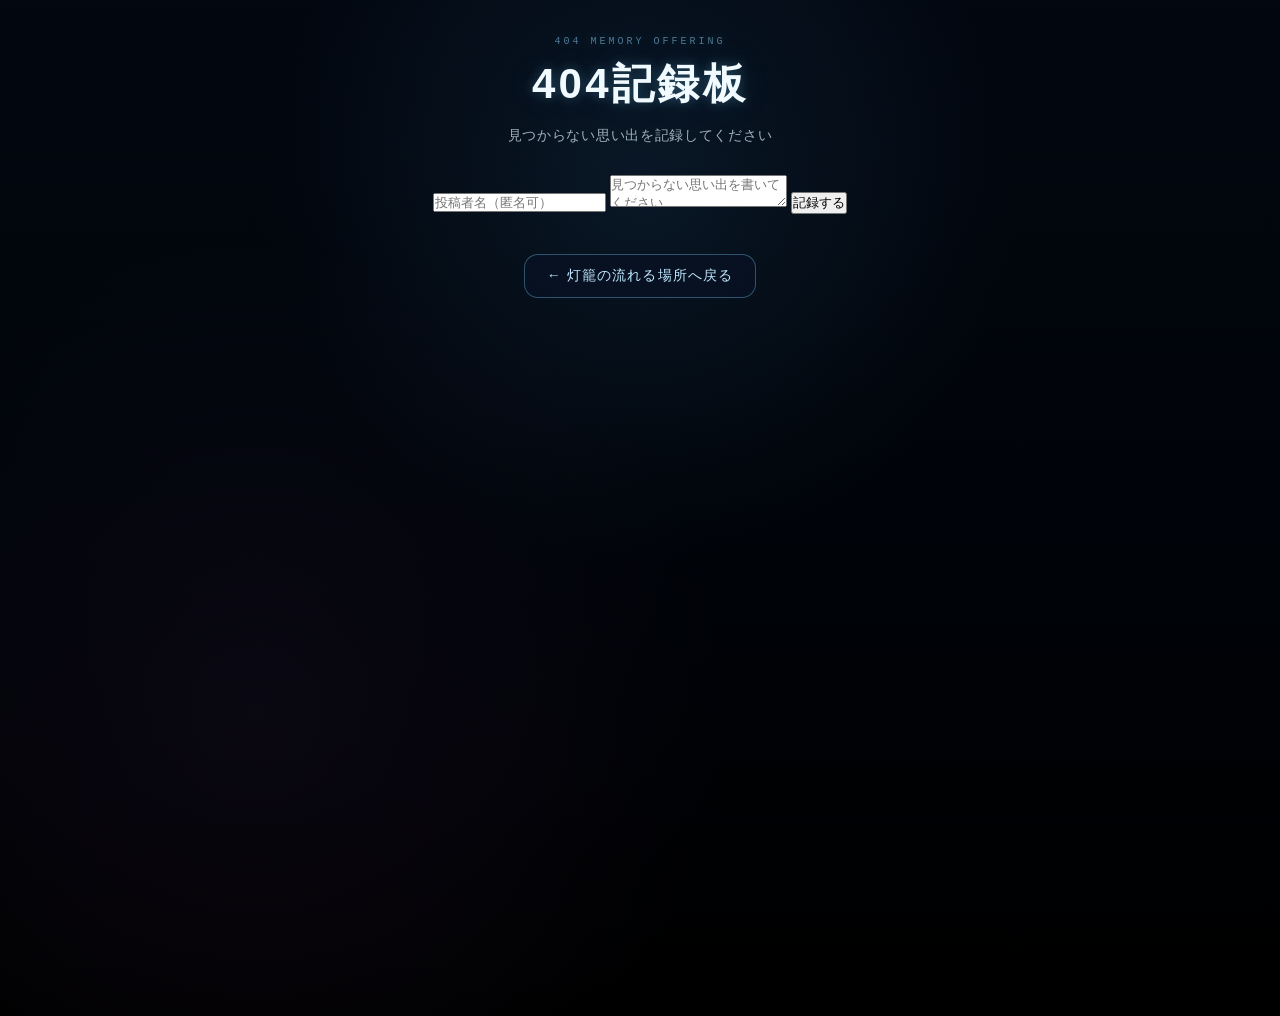
==== 404secret.html @ 96592877 "home" ====
<!DOCTYPE html>
<html lang="ja">
  <head>
    <meta charset="UTF-8" />
    <meta name="viewport" content="width=device-width,initial-scale=1.0" />
    <title>404記録板</title>

    <link rel="stylesheet" href="styles.css" />
  </head>

  <body class="offer-body">

    <div class="offer-container">
      <h1>404記録板</h1>

      <p class="offer-text">見つからない思い出を記録してください</p>

      <input id="user-name" type="text" placeholder="投稿者名（匿名可）" />

      <textarea
        id="memory-text"
        placeholder="見つからない思い出を書いてください"
      ></textarea>

      <button id="post-button">記録する</button>

      <div id="board"></div>

      <a href="index.html" class="back-button"> ← 灯籠の流れる場所へ戻る </a>
    </div>

    <script src="board.js"></script>
  </body>
</html>
---- styles.css ----
*{
  margin:0;
  padding:0;
  box-sizing:border-box;
}

body{
  background:#000;
  overflow:hidden;
  color:white;
  font-family:sans-serif;
}

#loading-screen{
  position:fixed;
  inset:0;
  z-index:9999;
  background:#000;
  display:flex;
  justify-content:center;
  align-items:center;
  text-align:center;
}

#loading-screen[style*="none"]{
  display:none !important;
}

.container{
  width:100vw;
  height:100vh;
  display:flex;
  justify-content:center;
  align-items:center;
  background:#000;
}

.video-frame{
  position:relative;
  height:100vh;
  aspect-ratio:9 / 16;
  max-width:100vw;
  overflow:hidden;
}

.bg-video{
  width:100%;
  height:100%;
  object-fit:cover;
  display:block;
}

.memory-counter{
  position:absolute;
  top:14px;
  right:14px;
  z-index:50;
  width:88px;
  padding:5px;
  text-align:center;
  text-decoration:none;
  color:#bfeeff;
  background: transparent;
  border: none;
  font-family:monospace;
}

.memory-counter .label{
  font-size:9px;
  letter-spacing:1px;
}

.memory-counter .count{
  font-size:21px;
  letter-spacing:3px;
  text-shadow:0 0 6px #7ddfff;
}

.hotspot{
  position:absolute;
  z-index:60;
  display:block;
  text-decoration:none;
  border:none;
  background:transparent;
}

.offer{
    left:9%;
    top:86%;
    width:22%;
    height:7.5%;
}

.archive{
    left:39%;
    top:86%;
    width:22%;
    height:7.5%;
}

.logs{
    left:68%;
    top:86%;
    width:22%;
    height:7.5%;
}

.secret404{
    left:39%;
    top:36%;
    width:22%;
    height:11%;
}

.omikuji{
  left:46% !important;
  top:72% !important;
  width:12% !important;
  height:8% !important;
  background: transparent;
border: none;
}

/* =========================
   404観測記録カード
========================= */

.memory-card {
  width: min(92vw, 430px);
  margin: 28px auto 0;
  color: #eaf7ff;

  background:
    linear-gradient(
      180deg,
      rgba(7, 18, 34, 0.96),
      rgba(2, 7, 14, 0.98)
    );

  border: 1px solid rgba(125, 221, 255, 0.34);
  border-radius: 18px;
  overflow: hidden;

  box-shadow:
    0 0 0 1px rgba(255,255,255,0.03) inset,
    0 20px 60px rgba(0,0,0,0.55),
    0 0 30px rgba(81, 191, 255, 0.12);

  opacity: 0;
  transform: translateY(18px) scale(0.985);

  transition:
    opacity 0.8s ease,
    transform 0.8s ease;
}

.memory-card.memory-card-show {
  opacity: 1;
  transform: translateY(0) scale(1);
}

.memory-card-header {
  display: flex;
  justify-content: space-between;
  align-items: center;

  padding: 12px 15px;

  border-bottom:
    1px solid rgba(125, 221, 255, 0.18);

  background:
    linear-gradient(
      90deg,
      rgba(41, 97, 140, 0.22),
      rgba(126, 72, 158, 0.12)
    );
}

.memory-card-label {
  font-size: 10px;
  letter-spacing: 2px;
  color: rgba(188, 229, 255, 0.72);
}

.memory-number {
  font-family: monospace;
  font-size: 14px;
  letter-spacing: 2px;
  color: #9fe7ff;

  text-shadow:
    0 0 8px rgba(111, 217, 255, 0.65);
}

.memory-image-frame {
  position: relative;

  width: 100%;
  aspect-ratio: 1 / 1;

  overflow: hidden;

  background:
    radial-gradient(
      circle at center,
      rgba(79, 124, 174, 0.24),
      rgba(4, 9, 18, 0.96)
    );
}

.memory-image-frame img {
  width: 100%;
  height: 100%;
  object-fit: cover;
  display: block;

  filter:
    saturate(0.9)
    contrast(1.04)
    brightness(0.92);
}

.memory-image-frame.image-missing::before {
  content: "NO IMAGE OBSERVED";

  position: absolute;
  inset: 0;

  display: grid;
  place-items: center;

  font-family: monospace;
  font-size: 12px;
  letter-spacing: 2px;

  color: rgba(190, 226, 255, 0.48);
}

.memory-image-noise {
  position: absolute;
  inset: 0;

  pointer-events: none;

  opacity: 0.16;

  background-image:
    repeating-linear-gradient(
      0deg,
      rgba(255,255,255,0.05) 0,
      rgba(255,255,255,0.05) 1px,
      transparent 1px,
      transparent 3px
    );

  mix-blend-mode: screen;
}

.memory-card-body {
  padding: 22px 20px 18px;
}

.memory-status {
  margin: 0 0 10px;

  font-size: 11px;
  letter-spacing: 1.5px;

  color: rgba(166, 219, 255, 0.65);
}

#memory-title {
  margin: 0 0 18px;

  font-size: 25px;
  font-weight: 600;
  line-height: 1.4;

  letter-spacing: 0.04em;

  color: #f4fbff;

  text-shadow:
    0 0 14px rgba(126, 212, 255, 0.18);
}

#memory-poem {
  margin: 0;

  white-space: pre-wrap;

  font-size: 15px;
  line-height: 2;

  color: rgba(232, 244, 250, 0.88);
}

.memory-meta {
  display: grid;
  grid-template-columns: 1fr 1fr;
  gap: 12px;

  margin-top: 24px;
  padding-top: 15px;

  border-top:
    1px solid rgba(125, 221, 255, 0.14);
}

.memory-meta > div {
  display: flex;
  flex-direction: column;
  gap: 5px;
}

.meta-label {
  font-size: 9px;
  letter-spacing: 1.8px;

  color: rgba(152, 204, 234, 0.48);
}

#memory-date,
#memory-progress {
  font-family: monospace;
  font-size: 13px;

  color: rgba(215, 241, 255, 0.88);
}

@media (max-width: 480px) {
  .memory-card {
    width: calc(100vw - 28px);
    margin-top: 22px;
  }

  .memory-card-body {
    padding: 19px 17px 16px;
  }

  #memory-title {
    font-size: 22px;
  }

  #memory-poem {
    font-size: 14px;
  }
}
/*=========================
  Offer Page
=========================*/

.offer-body{
    overflow-y:auto;
    overflow-x:hidden;
    min-height:100vh;
    padding:24px 12px 60px;
}

.offer-container{
    min-height:100vh;
}

/* ==================================================
   404奉納ページ・最終UI
================================================== */

.offer-body {
  min-height: 100vh;
  overflow-x: hidden;
  overflow-y: auto;
  padding: 36px 16px 80px;

  color: #eaf7ff;

  background:
    radial-gradient(
      circle at 50% 18%,
      rgba(45, 104, 150, 0.18),
      transparent 36%
    ),
    radial-gradient(
      circle at 20% 70%,
      rgba(112, 65, 145, 0.09),
      transparent 38%
    ),
    linear-gradient(
      180deg,
      #020710 0%,
      #000308 55%,
      #000 100%
    );

  font-family:
    "Hiragino Kaku Gothic ProN",
    "Yu Gothic",
    sans-serif;
}

/* 背景の薄い走査線 */
.offer-body::before {
  content: "";
  position: fixed;
  inset: 0;
  z-index: 0;
  pointer-events: none;

  opacity: 0.13;

  background:
    repeating-linear-gradient(
      0deg,
      transparent 0,
      transparent 3px,
      rgba(150, 220, 255, 0.035) 4px
    );
}

/* 背景の青白い光 */
.offer-bg {
  position: fixed;
  inset: 0;
  z-index: 0;
  pointer-events: none;

  background:
    radial-gradient(
      circle at 50% 25%,
      rgba(70, 180, 255, 0.08),
      transparent 38%
    );
}

/* ページ本体 */
.offer-container {
  position: relative;
  z-index: 1;

  width: min(100%, 720px);
  margin: 0 auto;
  min-height: 100vh;

  text-align: center;
}

/* ページタイトル */
.offer-container > h1 {
  margin: 0 0 10px;

  font-size: clamp(28px, 5vw, 42px);
  font-weight: 600;
  letter-spacing: 0.08em;

  color: #f0faff;

  text-shadow:
    0 0 12px rgba(121, 220, 255, 0.28),
    0 0 35px rgba(68, 149, 220, 0.14);
}

/* タイトル上の小さな装飾 */
.offer-container > h1::before {
  content: "404 MEMORY OFFERING";
  display: block;

  margin-bottom: 9px;

  font-family: monospace;
  font-size: 10px;
  font-weight: 400;
  letter-spacing: 3px;

  color: rgba(147, 213, 249, 0.52);
}

/* 説明文 */
.offer-text {
  margin: 0 auto 26px;

  font-size: 14px;
  line-height: 1.9;
  letter-spacing: 0.05em;

  color: rgba(217, 237, 248, 0.72);
}

/* 選択エリアをひとまとまりに見せる */
#memory1,
#memory2 {
  width: min(100%, 220px);
  height: 48px;

  margin: 5px 4px;
  padding: 0 40px 0 14px;

  color: #eaf8ff;
  font-size: 14px;

  border:
    1px solid rgba(126, 214, 255, 0.3);
  border-radius: 10px;

  background-color: rgba(7, 20, 35, 0.92);

  box-shadow:
    0 0 0 1px rgba(255, 255, 255, 0.025) inset,
    0 8px 26px rgba(0, 0, 0, 0.25);

  cursor: pointer;
  outline: none;

  transition:
    border-color 0.25s ease,
    box-shadow 0.25s ease,
    transform 0.25s ease;
}

#memory1:hover,
#memory2:hover,
#memory1:focus,
#memory2:focus {
  border-color: rgba(133, 224, 255, 0.68);

  box-shadow:
    0 0 0 3px rgba(80, 184, 240, 0.08),
    0 0 22px rgba(71, 178, 237, 0.12);
}

/* プルダウンの選択肢 */
#memory1 option,
#memory2 option {
  color: #eaf8ff;
  background: #071322;
}

/* 奉納ボタン */
#offer-button {
  height: 48px;

  margin: 5px 4px;
  padding: 0 24px;

  color: #effaff;
  font-size: 14px;
  font-weight: 600;
  letter-spacing: 0.12em;

  border:
    1px solid rgba(143, 224, 255, 0.48);
  border-radius: 10px;

  background:
    linear-gradient(
      135deg,
      rgba(21, 72, 108, 0.9),
      rgba(37, 49, 96, 0.92)
    );

  box-shadow:
    0 8px 30px rgba(0, 0, 0, 0.32),
    0 0 18px rgba(80, 183, 240, 0.1),
    0 0 0 1px rgba(255,255,255,0.04) inset;

  cursor: pointer;

  transition:
    transform 0.25s ease,
    border-color 0.25s ease,
    box-shadow 0.25s ease;
}

#offer-button::before {
  content: "▶";
  margin-right: 8px;

  font-size: 10px;
  color: #9ee7ff;
}

#offer-button:hover {
  transform: translateY(-2px);

  border-color: rgba(163, 235, 255, 0.84);

  box-shadow:
    0 12px 35px rgba(0, 0, 0, 0.38),
    0 0 28px rgba(87, 195, 255, 0.2);
}

#offer-button:active {
  transform: translateY(0);
}

/* 記録中メッセージ */
#result-message {
  min-height: 26px;
  margin: 17px 0 0;

  font-family: monospace;
  font-size: 12px;
  letter-spacing: 0.12em;

  color: rgba(158, 222, 255, 0.72);
}

/* 観測カードの位置を少し整える */
.memory-card {
  margin-top: 34px;
}

/* 画像は縦長作品向け */
.memory-image-frame {
  aspect-ratio: 9 / 13;
  max-height: 620px;
}

/* 未生成時の背景を少し印象的に */
.memory-image-frame.image-missing {
  background:
    radial-gradient(
      circle at 50% 45%,
      rgba(76, 134, 184, 0.16),
      transparent 38%
    ),
    linear-gradient(
      180deg,
      rgba(10, 27, 47, 0.96),
      rgba(3, 10, 20, 0.98)
    );
}

/* カードの最終行 */
.memory-meta {
  text-align: left;
}

/* スクロールバー */
.offer-body::-webkit-scrollbar {
  width: 8px;
}

.offer-body::-webkit-scrollbar-track {
  background: rgba(0, 0, 0, 0.45);
}

.offer-body::-webkit-scrollbar-thumb {
  border-radius: 10px;
  background: rgba(104, 190, 235, 0.28);
}

.offer-body::-webkit-scrollbar-thumb:hover {
  background: rgba(104, 190, 235, 0.46);
}

/* ==================================================
   スマホ
================================================== */

@media (max-width: 600px) {
  .offer-body {
    padding: 25px 14px 65px;
  }

  .offer-container > h1 {
    font-size: 29px;
  }

  .offer-text {
    margin-bottom: 20px;
    font-size: 13px;
  }

  #memory1,
  #memory2,
  #offer-button {
    display: block;

    width: 100%;
    max-width: 430px;

    margin: 9px auto;
  }

  #offer-button {
    margin-top: 14px;
  }

  .memory-card {
    width: 100%;
    margin-top: 28px;
  }

  .memory-image-frame {
    aspect-ratio: 9 / 13;
    max-height: none;
  }
}

/* 少し動きを抑えたい端末への配慮 */
@media (prefers-reduced-motion: reduce) {
  .memory-card,
  #offer-button,
  #memory1,
  #memory2 {
    transition: none;
  }
}

/* ==================================================
   奉納スキャン演出
================================================== */

.scan-overlay {
  position: fixed;
  inset: 0;
  z-index: 9998;

  display: grid;
  place-items: center;

  padding: 20px;

  background:
    radial-gradient(
      circle at center,
      rgba(30, 91, 133, 0.22),
      rgba(0, 3, 8, 0.9) 58%
    );

  backdrop-filter: blur(8px);

  opacity: 0;
  visibility: hidden;
  pointer-events: none;

  transition:
    opacity 0.35s ease,
    visibility 0.35s ease;
}

.scan-overlay.scan-overlay-show {
  opacity: 1;
  visibility: visible;
  pointer-events: auto;
}

.scan-panel {
  position: relative;

  width: min(88vw, 360px);
  padding: 34px 26px 30px;

  text-align: center;

  border:
    1px solid rgba(131, 220, 255, 0.42);
  border-radius: 16px;

  background:
    linear-gradient(
      180deg,
      rgba(6, 20, 36, 0.96),
      rgba(2, 8, 17, 0.98)
    );

  box-shadow:
    0 24px 80px rgba(0, 0, 0, 0.55),
    0 0 40px rgba(68, 181, 240, 0.14);

  overflow: hidden;
}

.scan-code {
  margin: 0 0 18px;

  font-family: monospace;
  font-size: 10px;
  letter-spacing: 3px;

  color: rgba(151, 221, 255, 0.62);
}

#scan-message {
  margin: 0;

  font-size: 15px;
  letter-spacing: 0.08em;

  color: rgba(235, 248, 255, 0.92);
}

.scan-line {
  position: absolute;
  left: 0;
  right: 0;
  top: -20%;

  height: 2px;

  background:
    linear-gradient(
      90deg,
      transparent,
      rgba(135, 229, 255, 0.95),
      transparent
    );

  box-shadow:
    0 0 18px rgba(111, 217, 255, 0.9);

  animation: memory-scan 1.4s linear infinite;
}

@keyframes memory-scan {
  from {
    top: -10%;
  }

  to {
    top: 110%;
  }
}

/* =======================================
   ARCHIVE
======================================= */

.archive-body{
    margin:0;
    background:#05070c;
    color:white;
    font-family:sans-serif;
}

.archive-bg{

    position:fixed;
    inset:0;

    background:
    radial-gradient(circle at center,#162235,#05070c);

    z-index:-1;

}

.archive-container{

    width:min(1200px,95%);
    margin:auto;
    padding:50px 0 80px;

}

.archive-header{

    text-align:center;
    margin-bottom:40px;

}

.archive-system-label{

    color:#8fc7ff;
    letter-spacing:4px;
    font-size:12px;

}

.archive-description{

    opacity:.8;
    line-height:1.8;

}

.archive-status{

    display:flex;
    justify-content:center;
    gap:40px;
    margin-top:30px;

}

.archive-status-item{

    text-align:center;

}

.archive-status-label{

    display:block;
    font-size:11px;
    opacity:.6;

}

.archive-progress-track{

    width:min(500px,90%);
    height:8px;

    margin:25px auto;

    background:#222;

    border-radius:999px;

    overflow:hidden;

}

.archive-progress-bar{

    width:0%;
    height:100%;

    background:

    linear-gradient(
        90deg,
        #5ec8ff,
        #d9f6ff
    );

    transition:.6s;

}

.archive-grid{

    display:grid;

    grid-template-columns:
    repeat(auto-fill,minmax(170px,1fr));

    gap:20px;

}

.archive-item{

    cursor:pointer;

    overflow:hidden;

    border-radius:16px;

    background:#101418;

    transition:.25s;

}

.archive-item:hover{

    transform:translateY(-6px);

}

.archive-item img{

    width:100%;
    aspect-ratio:2/3;

    object-fit:cover;

    display:block;

}

.archive-card-title{

    padding:12px;

    font-size:14px;

    color:#eaf7ff;

    text-shadow:0 0 8px rgba(90,190,255,.25);

    text-align:center;

}

.archive-card-number{
    color:rgba(210,230,255,.8);
}


.locked{

    display:flex;

    align-items:center;

    justify-content:center;

    aspect-ratio:2/3;

    background:#111;

    border:1px solid #333;

}

.archive-unknown{

    text-align:center;

    opacity:.45;

    padding:20px;

}

.question{

    font-size:60px;

    margin-bottom:10px;

}

.archive-modal{

    position:fixed;

    inset:0;

    display:none;

    align-items:center;

    justify-content:center;

    background:rgba(0,0,0,.75);

    z-index:1000;

}

.archive-modal.show{

    display:flex;

}

.archive-modal-card{

    width:min(430px,92%);

    background:#10151b;

    border-radius:20px;

    overflow:hidden;

}

.archive-modal-image-frame img{

    width:100%;

    display:block;

}

.archive-modal-body{

    padding:25px;

}

.archive-modal-number{

    color:#77d3ff;

}

.archive-modal-rarity{

    color:#ffc75f;

    letter-spacing:2px;

}

.archive-modal-close{

    position:absolute;

    top:30px;

    right:30px;

    width:45px;

    height:45px;

    border:none;

    border-radius:999px;

    cursor:pointer;

    font-size:22px;

}

.back-button{
    display:block;
    width:fit-content;
    margin:40px auto 20px;

    padding:12px 22px;

    color:#bfe8ff;
    text-decoration:none;
    font-size:14px;
    letter-spacing:.08em;

    border:1px solid rgba(120,210,255,.35);
    border-radius:14px;

    background:rgba(8,18,35,.75);
    backdrop-filter:blur(8px);

    transition:.25s;
}

.back-button:hover{
    color:#fff;
    border-color:rgba(180,235,255,.7);
    background:rgba(18,38,70,.9);
    transform:translateY(-2px);
    box-shadow:0 0 18px rgba(90,190,255,.25);
}

/* =======================================
   記録庫のスクロール修正
======================================= */

.archive-body {
  min-height: 100vh;
  height: auto;

  overflow-x: hidden !important;
  overflow-y: auto !important;

  padding: 0;
}

.archive-container {
  min-height: 100vh;
  height: auto;

  padding-bottom: 100px;
}

.archive-grid {
  overflow: visible;
}

/* モーダル表示中だけ背景スクロールを止める */
.archive-body.modal-open {
  overflow: hidden !important;
}

/* =======================================
   PC版 記録庫スクロール強制修正
======================================= */

html {
  min-height: 100%;
  height: auto !important;
  overflow-y: auto !important;
}

body.archive-body {
  width: 100%;
  min-height: 100vh;
  height: auto !important;
  overflow-x: hidden !important;
  overflow-y: visible !important;
  position: static !important;
  display: block !important;
}

.archive-container {
  width: min(1200px, 95%);
  min-height: 100vh;
  height: auto !important;
  overflow: visible !important;
}

.archive-grid {
  height: auto !important;
  max-height: none !important;
  overflow: visible !important;
}

.archive-bg {
  position: fixed;
  pointer-events: none;
}

/* PCで固定背景は維持しつつ、ページスクロールを妨げない */
.archive-bg {
  position: fixed;
  pointer-events: none;
}

/* =====================================
   RARE MEMORY
===================================== */

.archive-item.rare{

    border:1px solid rgba(120,220,255,.45);

    box-shadow:
        0 0 10px rgba(80,180,255,.20),
        0 0 28px rgba(80,180,255,.10);

    animation:rareGlow 3.5s ease-in-out infinite;
}

.archive-item.rare:hover{

    box-shadow:
        0 0 16px rgba(120,220,255,.45),
        0 0 40px rgba(120,220,255,.25);

}

@keyframes rareGlow{

    0%{
        box-shadow:
            0 0 8px rgba(80,180,255,.15),
            0 0 20px rgba(80,180,255,.08);
    }

    50%{
        box-shadow:
            0 0 18px rgba(120,220,255,.40),
            0 0 42px rgba(120,220,255,.18);
    }

    100%{
        box-shadow:
            0 0 8px rgba(80,180,255,.15),
            0 0 20px rgba(80,180,255,.08);
    }

}
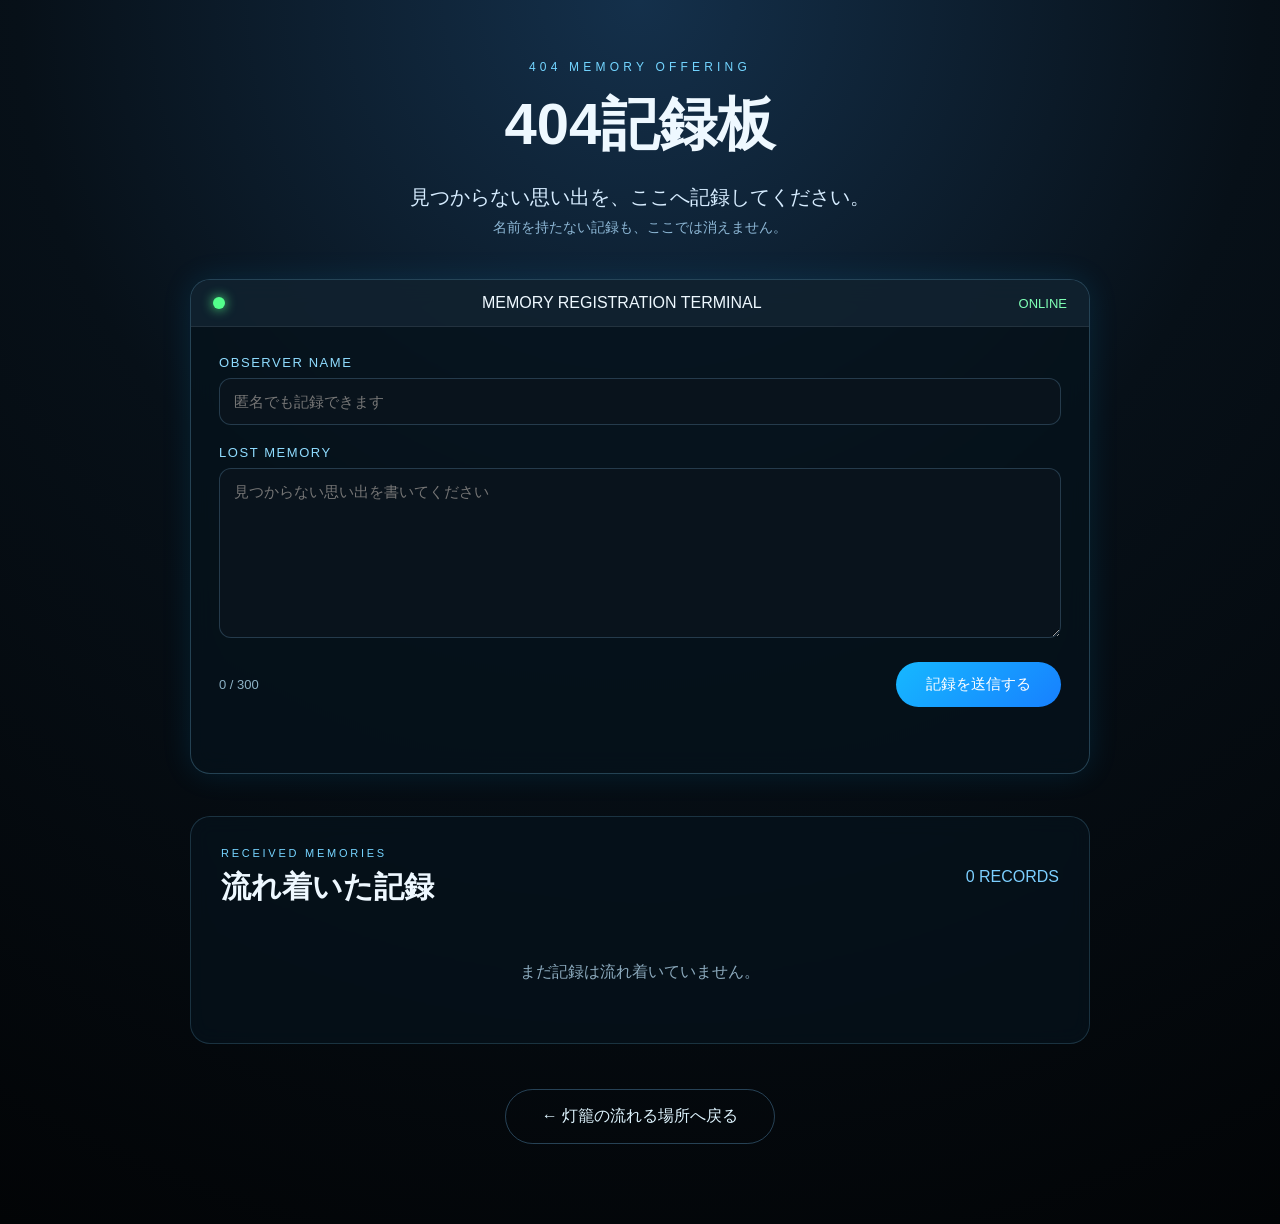
==== commit 17c0182d: "404" ====
--- a/404secret.html
+++ b/404secret.html
@@ -1,34 +1,173 @@
 <!DOCTYPE html>
 <html lang="ja">
-  <head>
-    <meta charset="UTF-8" />
-    <meta name="viewport" content="width=device-width,initial-scale=1.0" />
-    <title>404記録板</title>
 
-    <link rel="stylesheet" href="styles.css" />
-  </head>
+<head>
+    <meta charset="UTF-8">
 
-  <body class="offer-body">
+    <meta
+        name="viewport"
+        content="width=device-width, initial-scale=1.0"
+    >
 
-    <div class="offer-container">
-      <h1>404記録板</h1>
+    <title>404記録板｜404夏祭り</title>
 
-      <p class="offer-text">見つからない思い出を記録してください</p>
+    <link
+        rel="stylesheet"
+        href="styles.css?v=105"
+    >
+</head>
 
-      <input id="user-name" type="text" placeholder="投稿者名（匿名可）" />
+<body class="secret-board-body">
 
-      <textarea
-        id="memory-text"
-        placeholder="見つからない思い出を書いてください"
-      ></textarea>
+    <main class="secret-board-page">
 
-      <button id="post-button">記録する</button>
+        <header class="secret-board-header">
 
-      <div id="board"></div>
+            <p class="secret-board-code">
+                404 MEMORY OFFERING
+            </p>
 
-      <a href="index.html" class="back-button"> ← 灯籠の流れる場所へ戻る </a>
-    </div>
+            <h1 class="secret-board-title">
+                404記録板
+            </h1>
 
-    <script src="board.js"></script>
-  </body>
-</html>
+            <p class="secret-board-description">
+                見つからない思い出を、ここへ記録してください。
+            </p>
+
+            <p class="secret-board-note">
+                名前を持たない記録も、ここでは消えません。
+            </p>
+
+        </header>
+
+
+        <section
+            class="secret-board-terminal"
+            aria-labelledby="record-form-title"
+        >
+
+            <div class="secret-board-terminal-head">
+
+                <span class="terminal-light"></span>
+
+                <p id="record-form-title">
+                    MEMORY REGISTRATION TERMINAL
+                </p>
+
+                <span class="terminal-status">
+                    ONLINE
+                </span>
+
+            </div>
+
+
+            <div class="secret-board-form">
+
+                <label for="user-name">
+                    OBSERVER NAME
+                </label>
+
+                <input
+                    id="user-name"
+                    type="text"
+                    maxlength="24"
+                    placeholder="匿名でも記録できます"
+                    autocomplete="off"
+                >
+
+
+                <label for="memory-text">
+                    LOST MEMORY
+                </label>
+
+                <textarea
+                    id="memory-text"
+                    maxlength="300"
+                    placeholder="見つからない思い出を書いてください"
+                ></textarea>
+
+
+                <div class="secret-board-form-footer">
+
+                    <p id="memory-count">
+                        0 / 300
+                    </p>
+
+                    <button
+                        id="post-button"
+                        type="button"
+                    >
+                        記録を送信する
+                    </button>
+
+                </div>
+
+
+                <p
+                    id="board-status"
+                    class="board-status"
+                    aria-live="polite"
+                ></p>
+
+            </div>
+
+        </section>
+
+
+        <section class="secret-board-records">
+
+            <div class="secret-board-records-head">
+
+                <div>
+
+                    <p class="secret-board-section-code">
+                        RECEIVED MEMORIES
+                    </p>
+
+                    <h2>
+                        流れ着いた記録
+                    </h2>
+
+                </div>
+
+                <p id="board-count">
+                    0 RECORDS
+                </p>
+
+            </div>
+
+
+            <div
+                id="board"
+                class="secret-board-list"
+            >
+
+                <p class="secret-board-empty">
+                    まだ記録は流れ着いていません。
+                </p>
+
+            </div>
+
+        </section>
+
+
+        <nav class="secret-board-navigation">
+
+            <a
+                href="home.html"
+                class="secret-board-back"
+            >
+                ← 灯籠の流れる場所へ戻る
+            </a>
+
+        </nav>
+
+    </main>
+
+
+    <script src="board.js?v=2"></script>
+
+</body>
+
+</html>
--- a/styles.css
+++ b/styles.css
@@ -1083,11 +1083,64 @@
 }
 
 .archive-modal-rarity{
-
-    color:#ffc75f;
-
+    display:inline-block;
+    margin-top:10px;
+    padding:6px 14px;
+    border-radius:999px;
+    font-size:13px;
+    font-weight:700;
     letter-spacing:2px;
-
+    text-transform:uppercase;
+}
+
+/* COMMON */
+.rarity-common{
+    background:#5a6470;
+    color:#fff;
+}
+
+/* RARE */
+.rarity-rare{
+    background:linear-gradient(90deg,#2d7cff,#7fd8ff);
+    color:#fff;
+    box-shadow:0 0 12px rgba(80,170,255,.6);
+}
+
+/* EPIC */
+.rarity-epic{
+    background:linear-gradient(90deg,#8f4cff,#ff63d1);
+    color:#fff;
+    box-shadow:0 0 16px rgba(180,80,255,.8);
+}
+
+/* 404 */
+.rarity-404{
+    background:#000;
+    color:#00f0ff;
+    border:1px solid #00f0ff;
+    box-shadow:
+        0 0 8px #00f0ff,
+        0 0 20px rgba(0,240,255,.5);
+    animation: glitch404 2s infinite;
+}
+
+@keyframes glitch404{
+    0%,100%{
+        filter:hue-rotate(0deg);
+        transform:translateX(0);
+    }
+    20%{
+        transform:translateX(-1px);
+    }
+    21%{
+        transform:translateX(1px);
+    }
+    40%{
+        filter:hue-rotate(30deg);
+    }
+    60%{
+        transform:translateY(-1px);
+    }
 }
 
 .archive-modal-close{
@@ -1259,3 +1312,924 @@
     }
 
 }
+
+/*==================================
+  カード一覧 レアリティバッジ
+==================================*/
+
+.archive-card-rarity{
+
+    width:fit-content;
+
+    margin:0 auto 14px;
+
+    padding:5px 14px;
+
+    border-radius:999px;
+
+    font-size:11px;
+
+    font-weight:700;
+
+    letter-spacing:.12em;
+
+    text-transform:uppercase;
+
+}
+
+/* COMMON */
+
+.archive-card-rarity.rarity-common{
+
+    color:#ffffff;
+
+    background:#5d6670;
+
+}
+
+/* RARE */
+
+.archive-card-rarity.rarity-rare{
+
+    color:#ffffff;
+
+    background:linear-gradient(
+        90deg,
+        #278cff,
+        #7ed8ff
+    );
+
+    box-shadow:
+        0 0 10px rgba(70,180,255,.45);
+
+}
+
+/* EPIC */
+
+.archive-card-rarity.rarity-epic{
+
+    color:#ffffff;
+
+    background:linear-gradient(
+        90deg,
+        #8f45ff,
+        #ff5ad2
+    );
+
+    box-shadow:
+        0 0 14px rgba(190,90,255,.45);
+
+}
+
+/* 404 */
+
+.archive-card-rarity.rarity-404{
+
+    color:#8ffcff;
+
+    background:#04131d;
+
+    border:1px solid #55e8ff;
+
+    box-shadow:
+        0 0 14px rgba(60,230,255,.65);
+
+    animation:rarity404 2.2s infinite;
+
+}
+
+@keyframes rarity404{
+
+    0%,100%{
+
+        opacity:1;
+
+    }
+
+    50%{
+
+        opacity:.65;
+
+    }
+
+}
+
+/*====================================
+  COMPLETE EVENT
+====================================*/
+
+.completion-overlay{
+    position: fixed;
+    inset: 0;
+
+    background: rgba(0,0,0,.92);
+
+    display: flex;
+
+    align-items: flex-start;
+    justify-content: center;
+
+    z-index: 99999;
+
+    opacity: 0;
+    visibility: hidden;
+
+    transition: .6s;
+    backdrop-filter: blur(5px);
+
+    overflow-y: auto;
+    overflow-x: hidden;
+
+    padding:
+        max(24px, env(safe-area-inset-top))
+        0
+        max(40px, env(safe-area-inset-bottom));
+
+    box-sizing: border-box;
+    -webkit-overflow-scrolling: touch;
+}
+
+.completion-overlay.show{
+
+    opacity:1;
+
+    visibility:visible;
+
+}
+
+.completion-panel{
+
+    text-align:center;
+
+    color:white;
+
+    max-width:600px;
+
+    padding:40px;
+
+}
+
+.completion-code{
+
+    color:#66d9ff;
+
+    letter-spacing:.35em;
+
+    font-size:13px;
+
+    margin-bottom:20px;
+
+}
+
+.completion-counter{
+
+    font-size:64px;
+
+    font-weight:700;
+
+    margin:20px 0;
+
+    font-family:monospace;
+
+}
+
+.completion-panel h2{
+
+    font-size:34px;
+
+    margin-bottom:16px;
+
+}
+
+.completion-panel p{
+
+    line-height:1.8;
+
+}
+
+.secret-memory-button{
+
+    margin-top:40px;
+
+    padding:16px 34px;
+
+    border:none;
+
+    border-radius:999px;
+
+    background:#00c8ff;
+
+    color:#001018;
+
+    font-size:16px;
+
+    font-weight:bold;
+
+    cursor:pointer;
+
+    transition:.3s;
+
+}
+
+.secret-memory-button:hover{
+
+    transform:scale(1.05);
+
+}
+
+.completion-overlay.noise{
+
+    animation:archiveNoise .12s infinite;
+
+}
+
+@keyframes archiveNoise{
+
+    0%{
+
+        transform:translate(0);
+
+        filter:hue-rotate(0deg);
+
+    }
+
+    25%{
+
+        transform:translate(-2px,1px);
+
+    }
+
+    50%{
+
+        transform:translate(2px,-1px);
+
+        filter:hue-rotate(120deg);
+
+    }
+
+    75%{
+
+        transform:translate(-1px,2px);
+
+    }
+
+    100%{
+
+        transform:translate(0);
+
+    }
+
+}
+
+/* ===========================
+   Ending Overlay
+=========================== */
+
+#completion-overlay{
+    position:fixed;
+    inset:0;
+    background:#000;
+    display:flex;
+    justify-content:center;
+    align-items:center;
+    flex-direction:column;
+    opacity:0;
+    visibility:hidden;
+    transition:opacity 1.5s;
+    z-index:99999;
+}
+
+#completion-overlay.show{
+    opacity:1;
+    visibility:visible;
+}
+
+#completion-image{
+    width:min(90vw,520px);
+    border-radius:12px;
+    box-shadow:0 0 50px rgba(255,255,255,.15);
+    transform:scale(.95);
+    transition:1.5s;
+}
+
+#completion-overlay.show #completion-image{
+    transform:scale(1);
+}
+
+#completion-message{
+    margin-top:24px;
+    color:white;
+    text-align:center;
+    font-size:18px;
+    line-height:2;
+    opacity:0;
+    transition:2s;
+}
+
+#completion-message.show{
+    opacity:1;
+}
+
+/* hidden属性を必ず優先する */
+#completion-overlay [hidden]{
+    display:none !important;
+}
+
+/* ===== 145枚目 No.You ===== */
+
+.handwritten {
+    position: absolute;
+    right: 8%;
+    bottom: 12%;
+
+    font-family: "Zen Kurenaido", cursive;
+    font-size: 42px;
+    color: #f6f2e8;
+
+    letter-spacing: 0.06em;
+
+    opacity: 0;
+    transform: translateY(6px);
+
+    transition:
+        opacity 0.8s ease,
+        transform 0.8s ease;
+
+    text-shadow:
+        0 0 6px rgba(255,255,255,.15);
+}
+
+.handwritten.show {
+    opacity: 1;
+    transform: translateY(0);
+}
+
+/* ===== 145枚目完成画面の見切れ対策 ===== */
+
+#completion-overlay {
+    overflow-y: auto;
+    overflow-x: hidden;
+    -webkit-overflow-scrolling: touch;
+}
+
+.completion-panel {
+    position: relative;
+    min-height: 100%;
+    height: auto;
+
+    display: flex;
+    flex-direction: column;
+    align-items: center;
+
+    padding:
+        max(32px, env(safe-area-inset-top))
+        20px
+        max(48px, env(safe-area-inset-bottom));
+}
+
+.completion-panel img {
+    display: block;
+
+    width: min(92vw, 520px);
+    height: auto;
+
+    max-height: none;
+
+    object-fit: contain;
+
+    margin: 24px auto;
+}
+/* 145枚目をスクロール内容の一部に固定 */
+.completion-panel .completion-image {
+    position: static !important;
+
+    top: auto !important;
+    right: auto !important;
+    bottom: auto !important;
+    left: auto !important;
+
+    transform: none;
+
+    display: block;
+    width: 100%;
+    max-width: 520px;
+    height: auto;
+    max-height: none;
+
+    margin: 24px auto;
+    object-fit: contain;
+
+    flex: none;
+}
+
+/* ===== 手書き No.You ===== */
+
+.handwritten-no-you{
+
+    position:absolute;
+
+    top:45px;
+
+    left:38px;
+
+    font-family:"Zen Kurenaido",cursive;
+
+    font-size:52px;
+
+    color:#2f2b27;
+
+    transform:rotate(-2deg);
+
+    opacity:0;
+
+    transition:opacity .8s ease;
+
+    pointer-events:none;
+}
+
+.handwritten-no-you.show{
+
+    opacity:1;
+
+}
+
+.completion-image-wrap {
+    position: relative;
+    width: 100%;
+    max-width: 520px;
+    margin: 24px auto;
+}
+
+.completion-image-wrap .completion-image {
+    display: block;
+    width: 100%;
+    height: auto;
+    margin: 0;
+}
+
+.completion-image-wrap .handwritten-no-you {
+    position: absolute;
+    top: 1.2%;
+    left: 8%;
+
+    font-family: "Zen Kurenaido", cursive;
+    font-size: clamp(28px, 5vw, 48px);
+    color: #302923;
+
+    opacity: 0;
+    transform: translateY(4px) rotate(-2deg);
+
+    transition:
+        opacity 0.8s ease,
+        transform 0.8s ease;
+
+    pointer-events: none;
+}
+
+.completion-image-wrap .handwritten-no-you.show {
+    opacity: 1;
+    transform: translateY(0) rotate(-2deg);
+}
+
+/* エンディング画面：スクロールは可能、バーだけ非表示 */
+#completion-overlay {
+    scrollbar-width: none;
+    -ms-overflow-style: none;
+}
+
+#completion-overlay::-webkit-scrollbar {
+    display: none;
+}
+
+#completion-overlay {
+    pointer-events: auto;
+    touch-action: pan-y;
+    overscroll-behavior: contain;
+}
+
+/* ==========================================================
+   404記録板
+========================================================== */
+
+.secret-board-body{
+    margin:0;
+    background:
+        radial-gradient(circle at top,#14304b 0%,#071018 45%,#020406 100%);
+    color:#eef8ff;
+    font-family:
+        "Yu Gothic",
+        "Hiragino Sans",
+        sans-serif;
+}
+
+.secret-board-page{
+    width:min(900px,92%);
+    margin:60px auto;
+}
+
+.secret-board-header{
+    text-align:center;
+    margin-bottom:42px;
+}
+
+.secret-board-code{
+    color:#73d5ff;
+    letter-spacing:.35em;
+    font-size:12px;
+    margin-bottom:12px;
+}
+
+.secret-board-title{
+    font-size:58px;
+    margin:0;
+    font-weight:800;
+}
+
+.secret-board-description{
+    margin-top:20px;
+    font-size:20px;
+    color:#d6ecff;
+}
+
+.secret-board-note{
+    color:#8db7d5;
+    font-size:14px;
+    margin-top:8px;
+}
+
+
+/* ---------- 端末 ---------- */
+
+.secret-board-terminal{
+
+    background:
+        rgba(6,18,28,.78);
+
+    border:
+        1px solid rgba(130,210,255,.25);
+
+    border-radius:20px;
+
+    overflow:hidden;
+
+    backdrop-filter:blur(12px);
+
+    box-shadow:
+        0 0 30px rgba(0,170,255,.12);
+
+    margin-bottom:42px;
+}
+
+.secret-board-terminal-head{
+
+    display:flex;
+
+    justify-content:space-between;
+
+    align-items:center;
+
+    padding:14px 22px;
+
+    background:
+        rgba(25,45,60,.55);
+
+    border-bottom:
+        1px solid rgba(255,255,255,.08);
+}
+
+.terminal-light{
+
+    width:12px;
+    height:12px;
+
+    border-radius:50%;
+
+    background:#53ff8c;
+
+    box-shadow:
+        0 0 12px #53ff8c;
+}
+
+.terminal-status{
+
+    color:#7fffb5;
+    font-size:13px;
+}
+
+.secret-board-form{
+
+    padding:28px;
+}
+
+.secret-board-form label{
+
+    display:block;
+
+    margin-bottom:8px;
+
+    color:#8fdcff;
+
+    font-size:13px;
+
+    letter-spacing:.12em;
+}
+
+.secret-board-form input,
+.secret-board-form textarea{
+
+    width:100%;
+
+    box-sizing:border-box;
+
+    background:#09131c;
+
+    color:white;
+
+    border:
+        1px solid rgba(120,180,220,.25);
+
+    border-radius:12px;
+
+    padding:14px;
+
+    margin-bottom:20px;
+
+    font-size:15px;
+}
+
+.secret-board-form textarea{
+
+    min-height:170px;
+
+    resize:vertical;
+}
+
+.secret-board-form input:focus,
+.secret-board-form textarea:focus{
+
+    outline:none;
+
+    border-color:#4fc8ff;
+
+    box-shadow:
+        0 0 18px rgba(0,170,255,.18);
+}
+
+.secret-board-form-footer{
+
+    display:flex;
+
+    justify-content:space-between;
+
+    align-items:center;
+}
+
+#memory-count{
+
+    color:#8eb3c7;
+
+    font-size:13px;
+}
+
+#post-button{
+
+    border:none;
+
+    padding:13px 30px;
+
+    border-radius:999px;
+
+    background:
+        linear-gradient(135deg,#16b8ff,#1780ff);
+
+    color:white;
+
+    font-size:15px;
+
+    cursor:pointer;
+
+    transition:.25s;
+}
+
+#post-button:hover{
+
+    transform:translateY(-2px);
+
+    box-shadow:
+        0 0 24px rgba(0,180,255,.35);
+}
+
+
+/* ---------- 投稿一覧 ---------- */
+
+.secret-board-records{
+
+    background:
+        rgba(6,18,28,.72);
+
+    border:
+        1px solid rgba(130,210,255,.18);
+
+    border-radius:20px;
+
+    padding:30px;
+
+    backdrop-filter:blur(10px);
+}
+
+.secret-board-records-head{
+
+    display:flex;
+
+    justify-content:space-between;
+
+    align-items:center;
+
+    margin-bottom:24px;
+}
+
+.secret-board-section-code{
+
+    color:#76d4ff;
+
+    font-size:11px;
+
+    letter-spacing:.25em;
+
+    margin-bottom:8px;
+}
+
+.secret-board-records h2{
+
+    margin:0;
+
+    font-size:30px;
+}
+
+#board-count{
+
+    color:#7ccfff;
+}
+
+.secret-board-list{
+
+    display:flex;
+
+    flex-direction:column;
+
+    gap:18px;
+}
+
+.secret-board-empty{
+
+    color:#8ba9bc;
+
+    text-align:center;
+
+    padding:30px;
+}
+
+
+/* ---------- 戻る ---------- */
+
+.secret-board-navigation{
+
+    margin:45px 0 80px;
+
+    text-align:center;
+}
+
+.secret-board-back{
+
+    display:inline-block;
+
+    padding:16px 36px;
+
+    border-radius:999px;
+
+    text-decoration:none;
+
+    color:#dff5ff;
+
+    border:
+        1px solid rgba(120,200,255,.3);
+
+    transition:.25s;
+}
+
+.secret-board-back:hover{
+
+    background:
+        rgba(60,160,255,.12);
+
+    box-shadow:
+        0 0 22px rgba(0,170,255,.25);
+}
+
+/* ---------- 404記録板：記録カード ---------- */
+
+.memory-record-card {
+    padding: 22px;
+
+    border:
+        1px solid rgba(120, 205, 255, .18);
+
+    border-radius: 16px;
+
+    background:
+        linear-gradient(
+            145deg,
+            rgba(13, 35, 50, .82),
+            rgba(5, 15, 24, .88)
+        );
+
+    box-shadow:
+        inset 0 0 20px rgba(80, 180, 255, .03);
+
+    opacity: 1;
+    transform: translateY(0);
+}
+
+.memory-record-card.new {
+    animation:
+        memory-record-arrive .9s ease both;
+}
+
+@keyframes memory-record-arrive {
+    from {
+        opacity: 0;
+        transform: translateY(18px);
+        filter: blur(4px);
+    }
+
+    to {
+        opacity: 1;
+        transform: translateY(0);
+        filter: blur(0);
+    }
+}
+
+.memory-record-header {
+    display: flex;
+    justify-content: space-between;
+    gap: 20px;
+    align-items: center;
+
+    margin-bottom: 16px;
+}
+
+.memory-record-observer {
+    margin: 0;
+
+    color: #7ddcff;
+
+    font-size: 14px;
+    font-weight: 700;
+}
+
+.memory-record-date {
+    color: #66899f;
+    font-family: monospace;
+    font-size: 11px;
+}
+
+.memory-record-text {
+    margin: 0;
+
+    color: #e2f2fa;
+
+    line-height: 1.9;
+    white-space: pre-wrap;
+    overflow-wrap: anywhere;
+}
+
+.memory-record-code {
+    margin: 18px 0 0;
+
+    color: #527387;
+
+    font-family: monospace;
+    font-size: 10px;
+    letter-spacing: .12em;
+}
+
+.board-status {
+    min-height: 1.5em;
+    margin: 18px 0 0;
+
+    text-align: right;
+    font-size: 13px;
+}
+
+.board-status.success {
+    color: #75ffad;
+}
+
+.board-status.error {
+    color: #ff8d9b;
+}
+
+#post-button:disabled {
+    opacity: .5;
+    cursor: wait;
+}
